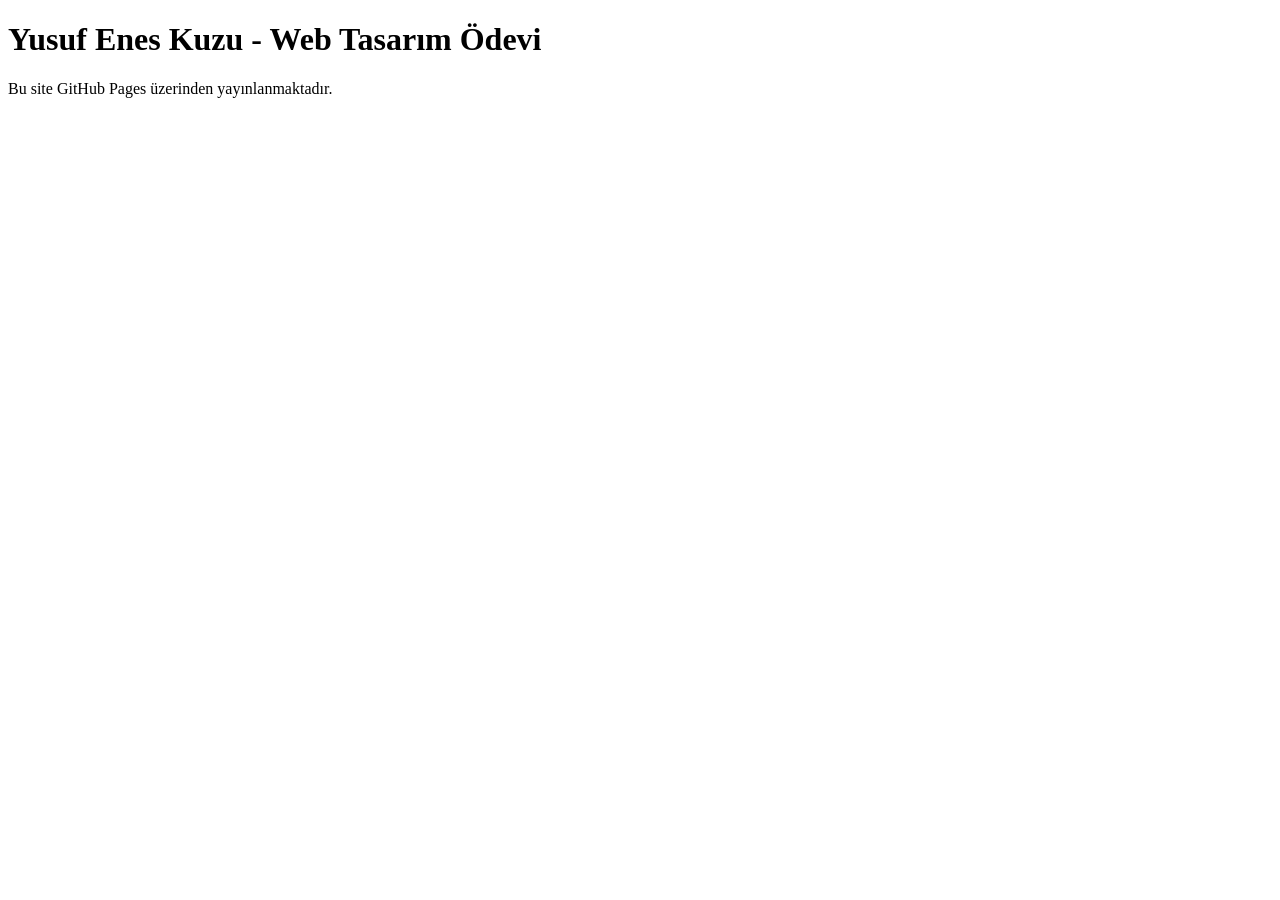
==== index.html @ 37fceadc "Add files via upload" ====
<!DOCTYPE html>
<html lang="en">
<head>
    <meta charset="UTF-8">
    <meta name="viewport" content="width=device-width, initial-scale=1.0">
    <title>Document</title>
</head>
<body>
    <h1>Yusuf Enes Kuzu - Web Tasarım Ödevi</h1>
    <p>Bu site GitHub Pages üzerinden yayınlanmaktadır.</p>
</body>
</html>
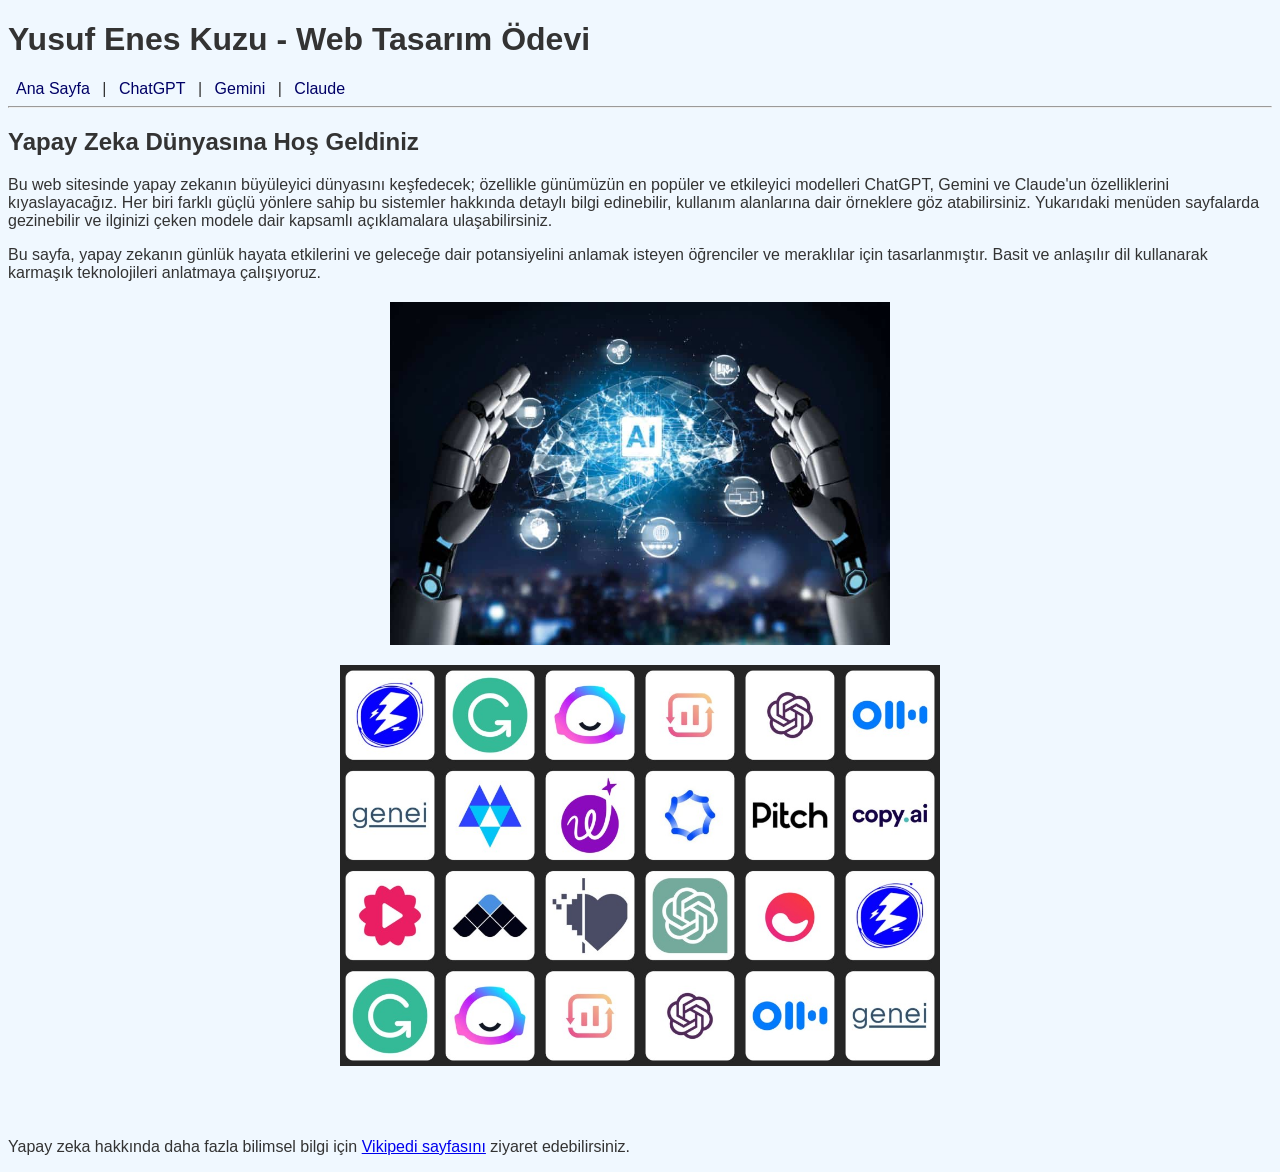
==== commit f10f4d18: "Add files via upload" ====
--- a/index.html
+++ b/index.html
@@ -1,12 +1,37 @@
 <!DOCTYPE html>
-<html lang="en">
+<html lang="tr">
 <head>
     <meta charset="UTF-8">
     <meta name="viewport" content="width=device-width, initial-scale=1.0">
-    <title>Document</title>
+    <title>Yapay Zeka Kıyaslaması | Ana Sayfa</title>
+    <style>
+        body { background-color: #f0f8ff; font-family: Arial, sans-serif; color: #333; }
+        nav a { color: #006; text-decoration: none; padding: 0 8px; }
+        nav a:hover { text-decoration: underline; }
+        img { display: block; margin: 20px auto; }
+    </style>
 </head>
 <body>
     <h1>Yusuf Enes Kuzu - Web Tasarım Ödevi</h1>
-    <p>Bu site GitHub Pages üzerinden yayınlanmaktadır.</p>
+    
+    <nav>
+        <a href="index.html">Ana Sayfa</a> | 
+        <a href="chatgpt.html">ChatGPT</a> | 
+        <a href="gemini.html">Gemini</a> | 
+        <a href="claude.html">Claude</a> 
+    </nav>
+    <hr> <h2>Yapay Zeka Dünyasına Hoş Geldiniz</h2>
+    <p>Bu web sitesinde yapay zekanın büyüleyici dünyasını keşfedecek; özellikle günümüzün en popüler ve etkileyici modelleri ChatGPT, Gemini ve Claude'un özelliklerini kıyaslayacağız.
+    Her biri farklı güçlü yönlere sahip bu sistemler hakkında detaylı bilgi edinebilir, kullanım alanlarına dair örneklere göz atabilirsiniz.
+    Yukarıdaki menüden sayfalarda gezinebilir ve ilginizi çeken modele dair kapsamlı açıklamalara ulaşabilirsiniz.</p>
+    
+    <p>Bu sayfa, yapay zekanın günlük hayata etkilerini ve geleceğe dair potansiyelini anlamak isteyen öğrenciler ve meraklılar için tasarlanmıştır. Basit ve anlaşılır dil kullanarak karmaşık teknolojileri anlatmaya çalışıyoruz.</p>
+    
+    <img src="yapayzeka.png" alt="Yapay Zeka Temsili Görsel" width="500">
+    <img src="aioptions.jpg" alt="Farklı yapay zeka logoları" width="600">
+
+    <br><br>
+    <p>Yapay zeka hakkında daha fazla bilimsel bilgi için <a href="https://tr.wikipedia.org/wiki/Yapay_zeka" target="_blank">Vikipedi sayfasını</a> ziyaret edebilirsiniz.</p>
+
 </body>
 </html>
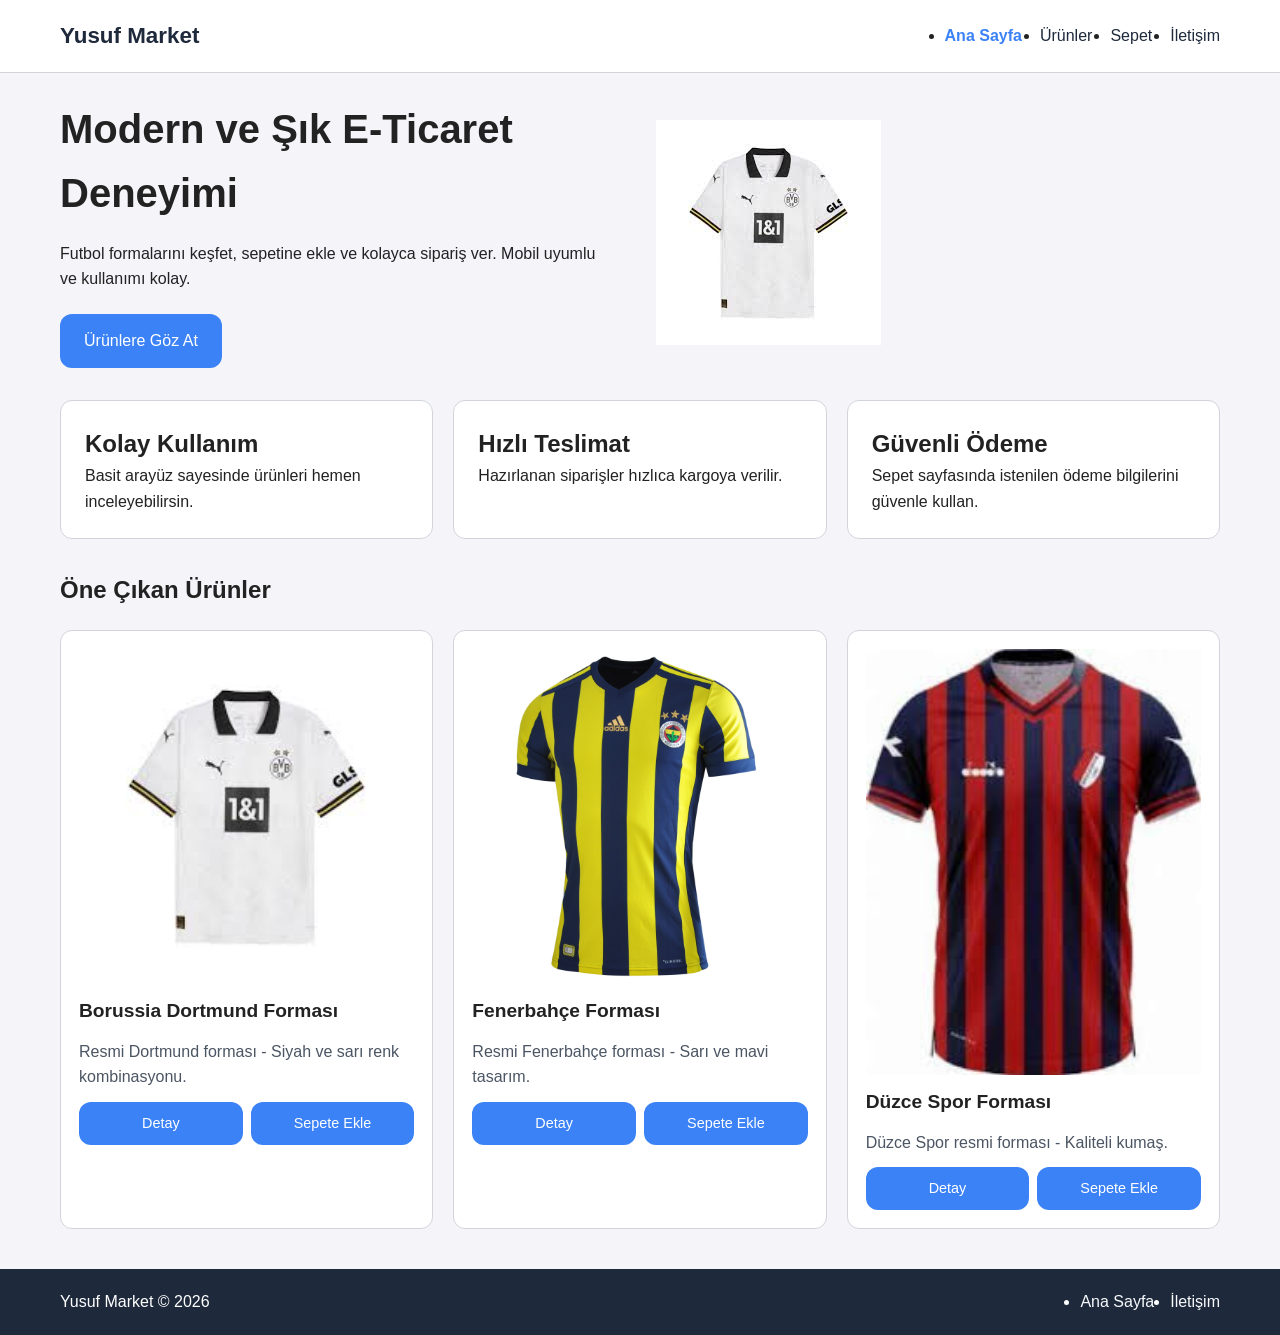
==== commit 770d076a: "odev teslimi icin ilk yukleme" ====
--- a/index.html
+++ b/index.html
@@ -1,37 +1,101 @@
-<!DOCTYPE html>
-<html lang="tr">
-<head>
-    <meta charset="UTF-8">
-    <meta name="viewport" content="width=device-width, initial-scale=1.0">
-    <title>Yapay Zeka Kıyaslaması | Ana Sayfa</title>
-    <style>
-        body { background-color: #f0f8ff; font-family: Arial, sans-serif; color: #333; }
-        nav a { color: #006; text-decoration: none; padding: 0 8px; }
-        nav a:hover { text-decoration: underline; }
-        img { display: block; margin: 20px auto; }
-    </style>
-</head>
-<body>
-    <h1>Yusuf Enes Kuzu - Web Tasarım Ödevi</h1>
-    
-    <nav>
-        <a href="index.html">Ana Sayfa</a> | 
-        <a href="chatgpt.html">ChatGPT</a> | 
-        <a href="gemini.html">Gemini</a> | 
-        <a href="claude.html">Claude</a> 
-    </nav>
-    <hr> <h2>Yapay Zeka Dünyasına Hoş Geldiniz</h2>
-    <p>Bu web sitesinde yapay zekanın büyüleyici dünyasını keşfedecek; özellikle günümüzün en popüler ve etkileyici modelleri ChatGPT, Gemini ve Claude'un özelliklerini kıyaslayacağız.
-    Her biri farklı güçlü yönlere sahip bu sistemler hakkında detaylı bilgi edinebilir, kullanım alanlarına dair örneklere göz atabilirsiniz.
-    Yukarıdaki menüden sayfalarda gezinebilir ve ilginizi çeken modele dair kapsamlı açıklamalara ulaşabilirsiniz.</p>
-    
-    <p>Bu sayfa, yapay zekanın günlük hayata etkilerini ve geleceğe dair potansiyelini anlamak isteyen öğrenciler ve meraklılar için tasarlanmıştır. Basit ve anlaşılır dil kullanarak karmaşık teknolojileri anlatmaya çalışıyoruz.</p>
-    
-    <img src="yapayzeka.png" alt="Yapay Zeka Temsili Görsel" width="500">
-    <img src="aioptions.jpg" alt="Farklı yapay zeka logoları" width="600">
-
-    <br><br>
-    <p>Yapay zeka hakkında daha fazla bilimsel bilgi için <a href="https://tr.wikipedia.org/wiki/Yapay_zeka" target="_blank">Vikipedi sayfasını</a> ziyaret edebilirsiniz.</p>
-
-</body>
-</html>+<!DOCTYPE html>
+<html lang="tr">
+<head>
+  <meta charset="UTF-8">
+  <meta name="viewport" content="width=device-width, initial-scale=1.0">
+  <title>Yusuf Market - Ana Sayfa</title>
+  <link rel="stylesheet" href="css/style.css">
+</head>
+<body>
+  <header class="site-header">
+    <nav class="navbar">
+      <a href="index.html" class="logo">Yusuf Market</a>
+      <ul class="nav-menu">
+        <li><a href="index.html" class="active">Ana Sayfa</a></li>
+        <li><a href="pages/urunler.html">Ürünler</a></li>
+        <li>
+          <a href="pages/sepet.html" class="cart-link">
+            Sepet <span id="cartBadge"></span>
+          </a>
+        </li>
+        <li><a href="pages/iletisim.html">İletişim</a></li>
+      </ul>
+    </nav>
+  </header>
+
+  <main>
+    <!-- Ana sayfa hero alani -->
+    <section class="hero-section">
+      <div class="hero-content">
+        <h1>Modern ve Şık E-Ticaret Deneyimi</h1>
+        <p>Futbol formalarını keşfet, sepetine ekle ve kolayca sipariş ver. Mobil uyumlu ve kullanımı kolay.</p>
+        <a href="pages/urunler.html" class="button">Ürünlere Göz At</a>
+      </div>
+      <div class="hero-image">
+        <img src="img/dort1.jpg" alt="Futbol Forması">
+      </div>
+    </section>
+
+    <!-- Hizli bilgi kartlari -->
+    <section class="info-cards">
+      <article class="info-card">
+        <h2>Kolay Kullanım</h2>
+        <p>Basit arayüz sayesinde ürünleri hemen inceleyebilirsin.</p>
+      </article>
+      <article class="info-card">
+        <h2>Hızlı Teslimat</h2>
+        <p>Hazırlanan siparişler hızlıca kargoya verilir.</p>
+      </article>
+      <article class="info-card">
+        <h2>Güvenli Ödeme</h2>
+        <p>Sepet sayfasında istenilen ödeme bilgilerini güvenle kullan.</p>
+      </article>
+    </section>
+
+    <!-- One cikan urunler - grid ile -->
+    <section class="featured-products">
+      <h2>Öne Çıkan Ürünler</h2>
+      <div class="product-grid">
+        <article class="product-card">
+          <img src="img/dort1.jpg" alt="Dortmund Forması">
+          <h3>Borussia Dortmund Forması</h3>
+          <p>Resmi Dortmund forması - Siyah ve sarı renk kombinasyonu.</p>
+          <div class="btn-group">
+            <a href="pages/dortmund-siyah-detay.html" class="button small-button">Detay</a>
+            <button class="button small-button add-to-cart-btn" data-product-name="Dortmund Siyah Forması" data-price="499">Sepete Ekle</button>
+          </div>
+        </article>
+        <article class="product-card">
+          <img src="img/fener1.jpg" alt="Fenerbahçe Forması">
+          <h3>Fenerbahçe Forması</h3>
+          <p>Resmi Fenerbahçe forması - Sarı ve mavi tasarım.</p>
+          <div class="btn-group">
+            <a href="pages/fener-resmi-detay.html" class="button small-button">Detay</a>
+            <button class="button small-button add-to-cart-btn" data-product-name="Fenerbahçe Resmi Forması" data-price="599">Sepete Ekle</button>
+          </div>
+        </article>
+        <article class="product-card">
+          <img src="img/düzce1.jpg" alt="Düzce Forması">
+          <h3>Düzce Spor Forması</h3>
+          <p>Düzce Spor resmi forması - Kaliteli kumaş.</p>
+          <div class="btn-group">
+            <a href="pages/duzce-detay.html" class="button small-button">Detay</a>
+            <button class="button small-button add-to-cart-btn" data-product-name="Düzce Spor Forması" data-price="429">Sepete Ekle</button>
+          </div>
+        </article>
+      </div>
+    </section>
+  </main>
+
+  <footer class="site-footer">
+    <div class="footer-container">
+      <p>Yusuf Market &copy; 2026</p>
+      <ul class="footer-menu">
+        <li><a href="index.html">Ana Sayfa</a></li>
+        <li><a href="pages/iletisim.html">İletişim</a></li>
+      </ul>
+    </div>
+  </footer>
+  <script src="js/myscript.js"></script>
+</body>
+</html>
--- a/css/style.css
+++ b/css/style.css
@@ -0,0 +1,524 @@
+:root {
+  --bg-color: #f4f4f9;
+  --text-color: #222;
+  --primary-color: #3b82f6;
+  --secondary-color: #1e293b;
+  --card-color: #ffffff;
+  --border-color: #d1d5db;
+  --radius: 12px;
+}
+
+/* Genel sayfa sıfırlama */
+* {
+  box-sizing: border-box;
+  margin: 0;
+  padding: 0;
+}
+
+body {
+  font-family: Arial, sans-serif;
+  line-height: 1.6;
+  background-color: var(--bg-color);
+  color: var(--text-color);
+}
+
+img {
+  max-width: 100%;
+  display: block;
+}
+
+a {
+  text-decoration: none;
+  color: inherit;
+}
+
+button, input, textarea {
+  font: inherit;
+}
+
+.site-header {
+  background-color: var(--card-color);
+  border-bottom: 1px solid var(--border-color);
+}
+
+.navbar {
+  max-width: 1200px;
+  margin: 0 auto;
+  padding: 18px 20px;
+  display: flex;
+  justify-content: space-between;
+  align-items: center;
+}
+
+.logo {
+  font-size: 1.4rem;
+  font-weight: bold;
+  color: var(--secondary-color);
+}
+
+.nav-menu {
+  display: flex;
+  gap: 18px;
+}
+
+.nav-menu a {
+  color: var(--secondary-color);
+  transition: color 0.2s ease;
+}
+
+.nav-menu a:hover {
+  color: var(--primary-color);
+}
+
+.hero-section {
+  max-width: 1200px;
+  margin: 24px auto;
+  display: grid;
+  grid-template-columns: 1fr 1fr;
+  gap: 32px;
+  align-items: center;
+  padding: 0 20px;
+}
+
+.hero-content h1 {
+  font-size: 2.5rem;
+  margin-bottom: 16px;
+}
+
+.hero-content p {
+  max-width: 540px;
+  margin-bottom: 22px;
+}
+
+.button {
+  display: inline-block;
+  padding: 14px 24px;
+  background-color: var(--primary-color);
+  color: #fff;
+  border-radius: var(--radius);
+}
+
+.button:hover {
+  opacity: 0.9;
+}
+
+/* Button elementleri için stil - form butonları ve sepete ekle için */
+button.button {
+  border: none;
+  cursor: pointer;
+  transition: opacity 0.2s ease;
+  display: block;
+  width: 100%;
+  padding: 12px 16px;
+  text-align: center;
+  font-size: 1rem;
+  font-weight: 500;
+}
+
+button.button:hover {
+  opacity: 0.9;
+}
+
+.small-button {
+  padding: 10px 18px;
+  display: inline-block;
+  width: auto;
+}
+
+.info-cards {
+  max-width: 1200px;
+  margin: 32px auto;
+  padding: 0 20px;
+  display: flex;
+  gap: 20px;
+  flex-wrap: wrap;
+}
+
+.info-card {
+  background-color: var(--card-color);
+  border: 1px solid var(--border-color);
+  border-radius: var(--radius);
+  padding: 24px;
+  flex: 1 1 240px;
+}
+
+.featured-products {
+  max-width: 1200px;
+  margin: 0 auto 40px;
+  padding: 0 20px;
+}
+
+.featured-products h2 {
+  margin-bottom: 20px;
+}
+
+.product-grid {
+  display: grid;
+  grid-template-columns: repeat(3, minmax(220px, 1fr));
+  gap: 20px;
+}
+
+.product-card {
+  background-color: var(--card-color);
+  border: 1px solid var(--border-color);
+  border-radius: var(--radius);
+  padding: 18px;
+  display: flex;
+  flex-direction: column;
+  gap: 12px;
+}
+
+/* Görüntü, başlık ve açıklama tam genişlikte */
+.product-card img,
+.product-card h3,
+.product-card p {
+  width: 100%;
+}
+
+/* Butonlar eşit boyut - yan yana gösterim */
+.product-card > a,
+.product-card > button {
+  padding: 12px 14px;
+  text-align: center;
+  font-size: 0.95rem;
+  min-height: 44px;
+  display: inline-flex;
+  align-items: center;
+  justify-content: center;
+  flex: 1;
+  width: calc(50% - 6px);
+}
+
+.product-card h3 {
+  font-size: 1.2rem;
+}
+
+.product-card p {
+  color: #4b5563;
+}
+
+.site-footer {
+  background-color: var(--secondary-color);
+  color: #fff;
+  padding: 20px 0;
+}
+
+.footer-container {
+  max-width: 1200px;
+  margin: 0 auto;
+  padding: 0 20px;
+  display: flex;
+  justify-content: space-between;
+  flex-wrap: wrap;
+  gap: 16px;
+}
+
+.footer-menu {
+  display: flex;
+  gap: 16px;
+}
+
+.footer-menu a {
+  color: #f8fafc;
+}
+
+/* Sayfa başlığı stil ayarı */
+.page-title {
+  max-width: 1200px;
+  margin: 32px auto 18px;
+  padding: 0 20px;
+  font-size: 2rem;
+}
+
+.page-content {
+  max-width: 1200px;
+  margin: 0 auto 40px;
+  padding: 0 20px;
+}
+
+.product-list {
+  display: grid;
+  gap: 20px;
+  grid-template-columns: repeat(3, minmax(240px, 1fr));
+}
+
+.product-detail {
+  display: grid;
+  grid-template-columns: 1fr 1fr;
+  gap: 30px;
+  background-color: var(--card-color);
+  border: 1px solid var(--border-color);
+  border-radius: var(--radius);
+  padding: 24px;
+}
+
+.product-detail-info {
+  display: flex;
+  flex-direction: column;
+  gap: 16px;
+}
+
+.product-detail-info h3 {
+  margin-top: 0;
+}
+
+.product-detail-info p {
+  color: #475569;
+}
+
+/* Ürün özellikleri bölümü için stil */
+.product-specs {
+  background-color: #f8fafc;
+  border: 1px solid var(--border-color);
+  border-radius: 10px;
+  padding: 16px;
+  margin: 16px 0;
+}
+
+.product-specs p {
+  margin: 8px 0;
+  color: #334155;
+}
+
+.cart-table {
+  width: 100%;
+  border-collapse: collapse;
+  margin-bottom: 20px;
+}
+
+.cart-table th,
+.cart-table td {
+  border: 1px solid var(--border-color);
+  padding: 14px;
+  text-align: left;
+}
+
+.cart-summary {
+  display: flex;
+  justify-content: space-between;
+  align-items: center;
+  gap: 20px;
+  flex-wrap: wrap;
+}
+
+.form-group {
+  margin-bottom: 18px;
+}
+
+.form-group label {
+  display: block;
+  margin-bottom: 8px;
+}
+
+.form-group input,
+.form-group textarea {
+  width: 100%;
+  padding: 12px;
+  border: 1px solid var(--border-color);
+  border-radius: 10px;
+  background-color: #fff;
+}
+
+.form-group textarea {
+  min-height: 140px;
+  resize: vertical;
+}
+
+.quiz-card,
+.coupon-card {
+  background-color: var(--card-color);
+  border: 1px solid var(--border-color);
+  border-radius: var(--radius);
+  padding: 20px;
+}
+
+.quiz-card h3,
+.coupon-card h3 {
+  margin-top: 0;
+}
+
+.quiz-buttons,
+.coupon-actions {
+  display: flex;
+  gap: 12px;
+  flex-wrap: wrap;
+}
+
+.quiz-buttons button,
+.coupon-actions button,
+.quiz-buttons .button,
+.coupon-actions .button {
+  padding: 12px 18px;
+  border: none;
+  border-radius: 10px;
+  background-color: var(--primary-color);
+  color: #fff;
+  cursor: pointer;
+  transition: opacity 0.2s ease;
+}
+
+.quiz-buttons button:hover,
+.coupon-actions button:hover,
+.quiz-buttons .button:hover,
+.coupon-actions .button:hover {
+  opacity: 0.9;
+}
+
+.quiz-result,
+.coupon-message {
+  margin-top: 12px;
+  color: var(--secondary-color);
+}
+
+/* Responsive düzenleme: Mobil cihazlar için grid ve flex düzeni değişiyor */
+@media (max-width: 900px) {
+  .hero-section,
+  .product-detail {
+    grid-template-columns: 1fr;
+  }
+
+  .product-grid,
+  .product-list {
+    grid-template-columns: 1fr 1fr;
+  }
+}
+
+@media (max-width: 700px) {
+  .navbar {
+    flex-direction: column;
+    align-items: flex-start;
+  }
+
+  .nav-menu {
+    flex-direction: column;
+    gap: 12px;
+    width: 100%;
+  }
+
+  .info-cards,
+  .cart-summary {
+    flex-direction: column;
+  }
+
+  .product-grid,
+  .product-list {
+    grid-template-columns: 1fr;
+  }
+}
+
+/* ===== DUZELTMELER VE GELISTIRMELER ===== */
+
+/* Urun kartlarinda butonlari esit boyutta yan yana diz */
+.product-card .btn-group {
+  display: flex;
+  gap: 8px;
+}
+
+.product-card .btn-group > a,
+.product-card .btn-group > button {
+  flex: 1;
+  padding: 10px 8px;
+  text-align: center;
+  font-size: 0.9rem;
+  min-height: 42px;
+  display: flex;
+  align-items: center;
+  justify-content: center;
+}
+
+/* Sepet badge'i - navbar'daki sepet linkinin yaninda sayi goster */
+.cart-link {
+  position: relative;
+  display: inline-flex;
+  align-items: center;
+  gap: 4px;
+}
+
+#cartBadge {
+  background-color: #ef4444;
+  color: #fff;
+  border-radius: 50%;
+  font-size: 0.7rem;
+  font-weight: bold;
+  min-width: 18px;
+  height: 18px;
+  display: none;
+  align-items: center;
+  justify-content: center;
+  padding: 0 4px;
+}
+
+/* Toast bildirim */
+#toastNotification {
+  position: fixed;
+  bottom: 24px;
+  right: 24px;
+  background-color: #1e293b;
+  color: #fff;
+  padding: 14px 22px;
+  border-radius: 10px;
+  font-size: 0.95rem;
+  opacity: 0;
+  transform: translateY(20px);
+  transition: opacity 0.3s ease, transform 0.3s ease;
+  z-index: 9999;
+  pointer-events: none;
+  max-width: 320px;
+}
+
+#toastNotification.show {
+  opacity: 1;
+  transform: translateY(0);
+}
+
+/* Miktar kontrolleri (sepet sayfasinda) */
+.quantity-controls {
+  display: flex;
+  align-items: center;
+  gap: 8px;
+}
+
+.qty-btn {
+  background-color: var(--primary-color);
+  color: #fff;
+  border: none;
+  border-radius: 6px;
+  width: 28px;
+  height: 28px;
+  font-size: 1rem;
+  cursor: pointer;
+  display: flex;
+  align-items: center;
+  justify-content: center;
+  transition: opacity 0.2s;
+}
+
+.qty-btn:hover { opacity: 0.85; }
+
+/* Sepetten kaldir butonu */
+.remove-btn {
+  background-color: #ef4444;
+  color: #fff;
+  border: none;
+  border-radius: 8px;
+  padding: 6px 12px;
+  font-size: 0.85rem;
+  cursor: pointer;
+  transition: opacity 0.2s;
+}
+
+.remove-btn:hover { opacity: 0.85; }
+
+/* Sepet tablosuna Fiyat Birim ve Toplam sutunu icin ek stil */
+.cart-table th:nth-child(3),
+.cart-table td:nth-child(3),
+.cart-table th:nth-child(4),
+.cart-table td:nth-child(4) {
+  white-space: nowrap;
+}
+
+/* Aktif navbar linki */
+.nav-menu a.active {
+  color: var(--primary-color);
+  font-weight: 600;
+}
